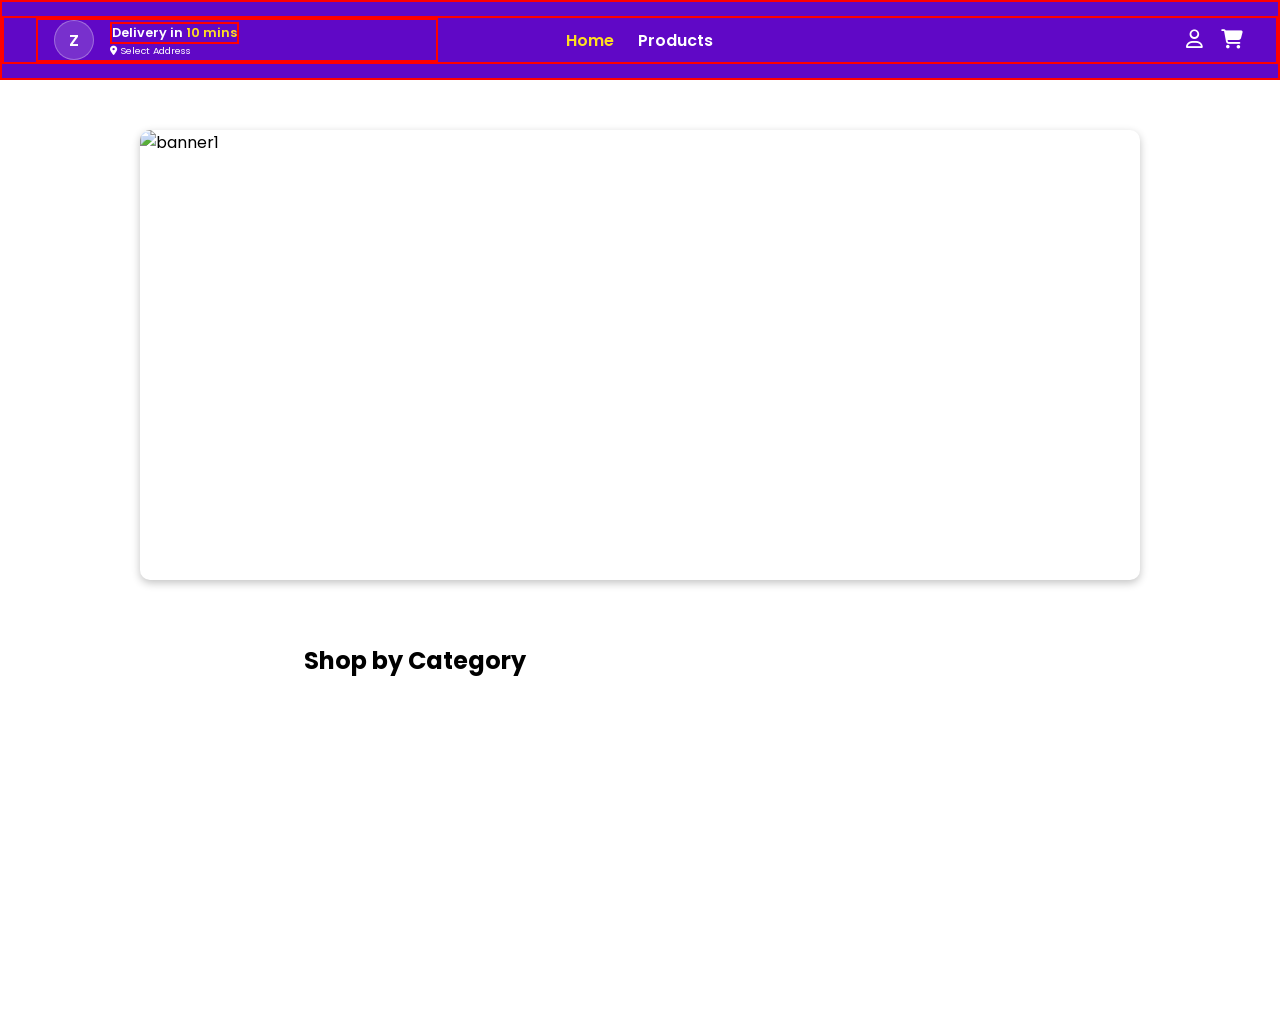
==== index.html @ 9f459ad6 "feat: add navbar, header, and product cards layout" ====
<!DOCTYPE html>
<html lang="en">
<head>
  <meta charset="UTF-8">
  <meta name="viewport" content="width=device-width, initial-scale=1.0">
  <title>Zepto - 10 Minutes Delivery</title>
  <link rel="stylesheet" href="./style.css">
  <link rel="shortcut icon" href="./assets/zepto-favicon.webp" type="image/x-icon">
  <link rel="stylesheet" href="https://cdnjs.cloudflare.com/ajax/libs/font-awesome/6.7.2/css/all.min.css"
    integrity="sha512-Evv84Mr4kqVGRNSgIGL/F/aIDqQb7xQ2vcrdIwxfjThSH8CSR7PBEakCr51Ck+w+/U6swU2Im1vVX0SVk9ABhg=="
    crossorigin="anonymous" referrerpolicy="no-referrer" />
</head>
<body>
  <!-- !NAVBAR -->
  <nav>
    <section id="nav1">
      <aside id="logo-address">
        <div id="logo">
          Z
        </div>
        <div id="address">
          <p>Delivery in <span>10 mins</span></p>
          <p id="location"><i class="fa-solid fa-location-dot"></i> Select Address</p>
        </div>
      </aside>
      <aside id="links">
        <a href="#" class="active">Home</a>
        <a href="./Products.html">Products</a>
      </aside>
      <aside id="user-cart">
        <i class="fa-regular fa-user"></i>
        <i class="fa-solid fa-cart-shopping"></i>
      </aside>
    </section>
  </nav>
  <!-- !HEADER -->
  <header>
    <div id="banner-container">
      <img src="./images (1).jpg" alt="banner1">
      <img src="./images.jpg" alt="banner2">
      <img src="./Zepto-Success-Story-StartupTalky.jpg" alt="banner3">
    </div>
  </header>
  <!-- !CATEGORY -->
   <section id="category">
    <article id="category-title">
      <h2>Shop by Category</h2>
    </article>
    <article id="category-items">
    </article>
   </section>
  <script src="./script.js"></script>
</body>
</html>
---- style.css ----
@import url("https://fonts.googleapis.com/css2?family=Poppins:ital,wght@0,100;0,200;0,300;0,400;0,500;0,600;0,700;0,800;0,900;1,100;1,200;1,300;1,400;1,500;1,600;1,700;1,800;1,900&display=swap");

* {
  margin: 0;
  box-sizing: border-box;
  font-family: "Poppins", sans-serif;
}

/* ! NAVBAR */
nav {
  /* padding: 0rem 5rem; */
  border: 2px solid red;
  height: 5rem;
  width: 100%;
  background-color: rgb(96, 8, 198);
  display: flex;
  flex-direction: column;
  justify-content: center;
  margin: 0 auto;
}

#nav1 {
  border: 2px solid red;
  flex-basis: 50%;
  display: flex;
  padding: 0rem 2rem;
}

#logo-address {
  border: 2px solid red;
  flex-basis: 33.3%;
  display: flex;
  justify-content: flex-start;
  align-items: center;
}

#logo {
  border: 1px solid rgba(255, 255, 255, 0.293);
  height: 2.5rem;
  width: 2.5rem;
  display: flex;
  justify-content: center;
  align-items: center;
  color: #fff;
  font-weight: 600;
  font-size: 1rem;
  border-radius: 50%;
  background-color: rgba(226, 228, 235, 0.186);
  margin: 0px 1rem;
}
#address > p:first-child {
  border: 2px solid red;
  color: #fff;
  font-size: 0.8rem;
  font-weight: 600;
}

#address > p:first-child > span {
  color: rgb(255, 223, 32);
}
#location {
  color: #fff;
  font-size: 0.6rem;
  font-weight: 400;
  cursor: pointer;
}
#links {
  flex-basis: 33.3%;
  display: flex;
  justify-content: center;
  align-items: center;
  gap: 1.5rem;
}

#links > a {
  color: #fff;
  text-decoration: none;
  font-weight: 600;
}
.active {
  color: rgb(255, 223, 32) !important;
}

#user-cart {
  flex-basis: 33.3%;
  display: flex;
  color: #fff;
  font-size: 1.2rem;
  justify-content: flex-end;
  align-items: center;
  gap: 1.1rem;
}

/* ! HEADER */
header {
  padding: 5rem 0;
  height: 550px;
  display: flex;
  justify-content: center;
  align-items: center;
}

#banner-container {
  height: 450px;
  width: 1000px;
  border-radius: 10px;
  box-shadow: rgba(0, 0, 0, 0.24) 0px 3px 8px;
  display: flex;
  overflow: hidden;
}

#banner-container > img {
  min-height: 100%;
  min-width: 100%;
  animation: slider 5s 100ms ease infinite alternate;
}

@keyframes slider {
  0% {
    transform: translateX(0);
  }
  16.5% {
    transform: translateX(0);
  }
  33% {
    transform: translateX(-100%);
  }
  49.5% {
    transform: translateX(-100%);
  }
  66% {
    transform: translateX(-200%);
  }
  100% {
    transform: translateX(-200%);
  }
}

/* !CATEGORY */
#category {
  height: 400px;
  display: flex;
  flex-direction: column;
  padding: 0 18rem;
}
#category-title {
  flex-basis: 15%;
  padding: 0px 1rem;
  display: flex;
  justify-content: flex-start;
  align-items: center;
}

#category-items {
  flex-basis: 85%;
  display: flex;
  flex-wrap: wrap;
  justify-content: space-evenly;
  align-items: center;
}
.category-card {
  height: 7rem;
  width: 7rem;
  /* border: 2px solid red; */
  display: flex;
  flex-direction: column;
  justify-content: space-evenly;
  align-items: center;
}

.category-img {
  height: 3.5rem;
  width: 3.5rem;
  display: flex;
  justify-content: center;
  align-items: center;
  border-radius:10px;
  background-color: #ff0000;
}
.category-name {
  font-size: 0.66rem;
  font-weight: 600;
  text-align: center;
  word-break: break-all;
}
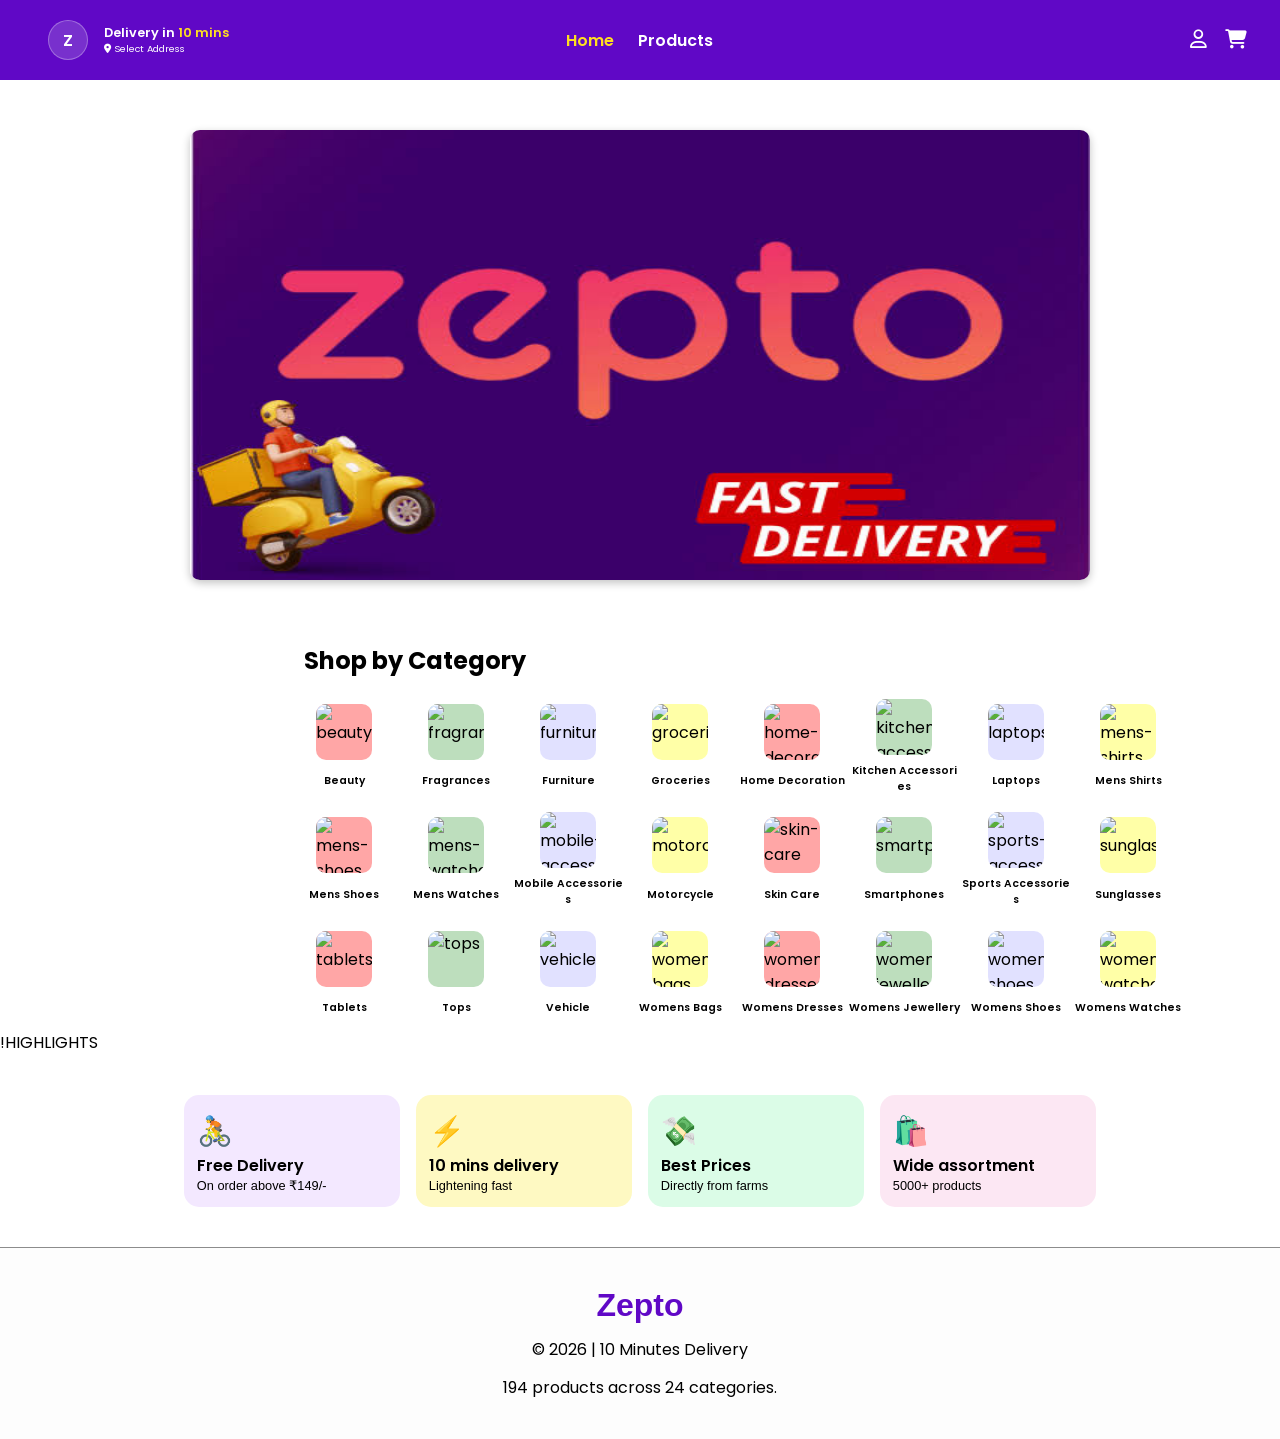
==== commit 0abd9001: "feat: add responsive footer with styling and functionality" ====
--- a/index.html
+++ b/index.html
@@ -1,5 +1,6 @@
 <!DOCTYPE html>
 <html lang="en">
+
 <head>
   <meta charset="UTF-8">
   <meta name="viewport" content="width=device-width, initial-scale=1.0">
@@ -10,6 +11,7 @@
     integrity="sha512-Evv84Mr4kqVGRNSgIGL/F/aIDqQb7xQ2vcrdIwxfjThSH8CSR7PBEakCr51Ck+w+/U6swU2Im1vVX0SVk9ABhg=="
     crossorigin="anonymous" referrerpolicy="no-referrer" />
 </head>
+
 <body>
   <!-- !NAVBAR -->
   <nav>
@@ -36,19 +38,48 @@
   <!-- !HEADER -->
   <header>
     <div id="banner-container">
-      <img src="./images (1).jpg" alt="banner1">
-      <img src="./images.jpg" alt="banner2">
-      <img src="./Zepto-Success-Story-StartupTalky.jpg" alt="banner3">
+      <img src="./assests/images (1).jpg" alt="banner1">
+      <img src="./assests/images.jpg" alt="banner2">
+      <img src="./assests/Zepto-Success-Story-StartupTalky.jpg" alt="banner3">
     </div>
   </header>
   <!-- !CATEGORY -->
-   <section id="category">
+  <section id="category">
     <article id="category-title">
       <h2>Shop by Category</h2>
     </article>
     <article id="category-items">
     </article>
-   </section>
+  </section>
+  !HIGHLIGHTS
+  <section id="highlights">
+    <div class="highlight-container one">
+      <p class="highlight-icon">🚴</p>
+      <p class="highlight-title">Free Delivery</p>
+      <p class="highlight-description">On order above ₹149/-</p>
+    </div>
+    <div class="highlight-container two">
+      <p class="highlight-icon">⚡</p>
+      <p class="highlight-title">10 mins delivery</p>
+      <p class="highlight-description">Lightening fast</p>
+    </div>
+    <div class="highlight-container three">
+      <p class="highlight-icon">💸</p>
+      <p class="highlight-title">Best Prices</p>
+      <p class="highlight-description">Directly from farms</p>
+    </div>
+    <div class="highlight-container four">
+      <p class="highlight-icon">🛍️</p>
+      <p class="highlight-title">Wide assortment</p>
+      <p class="highlight-description">5000+ products</p>
+    </div>
+  </section>
+  <!-- !FOOTER -->
+    <footer>
+    <h2>Zepto</h2>
+    <p>&copy; 2026 | 10 Minutes Delivery</p>
+    <p>194 products across 24 categories.</p>
+   </footer>
   <script src="./script.js"></script>
 </body>
 </html>
--- a/style.css
+++ b/style.css
@@ -9,7 +9,6 @@
 /* ! NAVBAR */
 nav {
   /* padding: 0rem 5rem; */
-  border: 2px solid red;
   height: 5rem;
   width: 100%;
   background-color: rgb(96, 8, 198);
@@ -20,14 +19,12 @@
 }
 
 #nav1 {
-  border: 2px solid red;
   flex-basis: 50%;
   display: flex;
   padding: 0rem 2rem;
 }
 
 #logo-address {
-  border: 2px solid red;
   flex-basis: 33.3%;
   display: flex;
   justify-content: flex-start;
@@ -49,7 +46,6 @@
   margin: 0px 1rem;
 }
 #address > p:first-child {
-  border: 2px solid red;
   color: #fff;
   font-size: 0.8rem;
   font-weight: 600;
@@ -102,7 +98,7 @@
 
 #banner-container {
   height: 450px;
-  width: 1000px;
+  width: 900px;
   border-radius: 10px;
   box-shadow: rgba(0, 0, 0, 0.24) 0px 3px 8px;
   display: flex;
@@ -153,9 +149,8 @@
 
 #category-items {
   flex-basis: 85%;
-  display: flex;
-  flex-wrap: wrap;
-  justify-content: space-evenly;
+  display: grid;
+  grid-template-columns: repeat(8, 1fr);
   align-items: center;
 }
 .category-card {
@@ -167,6 +162,18 @@
   justify-content: space-evenly;
   align-items: center;
 }
+#category-items > .category-card:nth-child(4n + 1) > .category-img {
+  background-color: rgba(255, 0, 0, 0.348);
+}
+#category-items > .category-card:nth-child(4n + 2) > .category-img {
+  background-color: rgba(0, 128, 0, 0.257);
+}
+#category-items > .category-card:nth-child(4n + 3) > .category-img {
+  background-color: rgba(0, 0, 255, 0.119);
+}
+#category-items > .category-card:nth-child(4n + 4) > .category-img {
+  background-color: rgba(255, 255, 0, 0.345);
+}
 
 .category-img {
   height: 3.5rem;
@@ -174,12 +181,81 @@
   display: flex;
   justify-content: center;
   align-items: center;
-  border-radius:10px;
+  border-radius: 10px;
   background-color: #ff0000;
+}
+.category-img>img{
+  height: 100%;
+  width: 100%;
+  object-fit: cover;
+  border-radius: 10px;
 }
 .category-name {
   font-size: 0.66rem;
   font-weight: 600;
   text-align: center;
   word-break: break-all;
+}
+
+/* ! HIGHLIGHTS */
+#highlights {
+  height: 12rem;
+  width: 100%;
+  display: flex;
+  justify-content: center;
+  align-items: center;
+  gap: 1rem;
+}
+.highlight-container {
+  height: 7rem;
+  width: 13.5rem;
+  border-radius: 15px;
+  display: flex;
+  flex-direction: column;
+  justify-content: center;
+  padding-left: 0.8rem;
+}
+.one {
+  background-color: rgb(243, 232, 255);
+}
+.two {
+  background-color: rgb(254, 249, 194);
+}
+.three {
+  background-color: rgb(219, 252, 231);
+}
+.four {
+  background-color: rgb(252, 231, 243);
+}
+.highlight-icon {
+  font-size: 1.8rem;
+}
+.highlight-title {
+  font-weight: 600;
+}
+.highlight-description {
+  font-weight: 300;
+  font-size: 0.8rem;
+}
+/* !FOOTER */
+footer {
+  height: 12rem;
+  width: 100%;
+  display: flex;
+  flex-direction: column;
+  justify-content: center;
+  align-items: center;
+  gap: 0.8rem;
+  border-top: 1px solid rgba(0, 0, 0, 0.449);
+  background-color: rgb(253, 253, 253);
+}
+
+footer > h2 {
+  color: rgb(96, 8, 198);
+  font-size: 2rem;
+  font-weight: 800;
+}
+
+footer > p {
+  font-size: 1rem;
 }
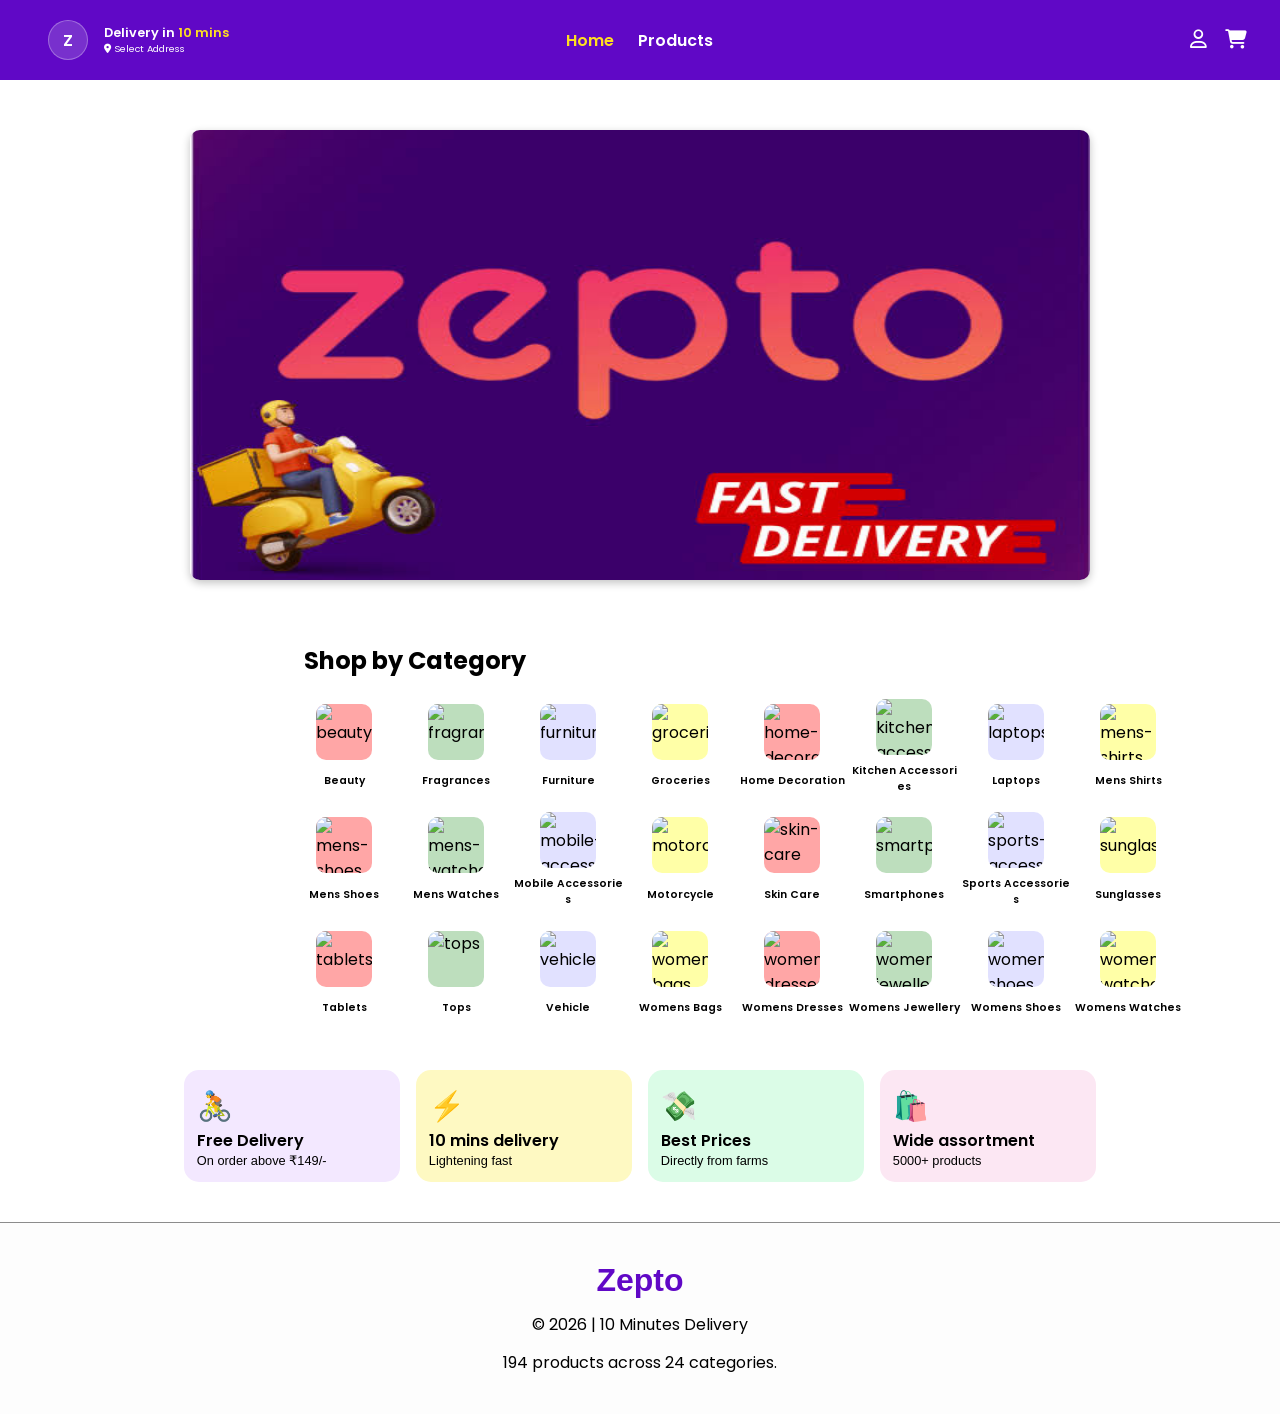
==== commit 60ca0385: "feat: add category page with HTML, CSS, and JavaScript" ====
--- a/index.html
+++ b/index.html
@@ -51,7 +51,7 @@
     <article id="category-items">
     </article>
   </section>
-  !HIGHLIGHTS
+  <!-- <!HIGHLIGHTS -->
   <section id="highlights">
     <div class="highlight-container one">
       <p class="highlight-icon">🚴</p>
